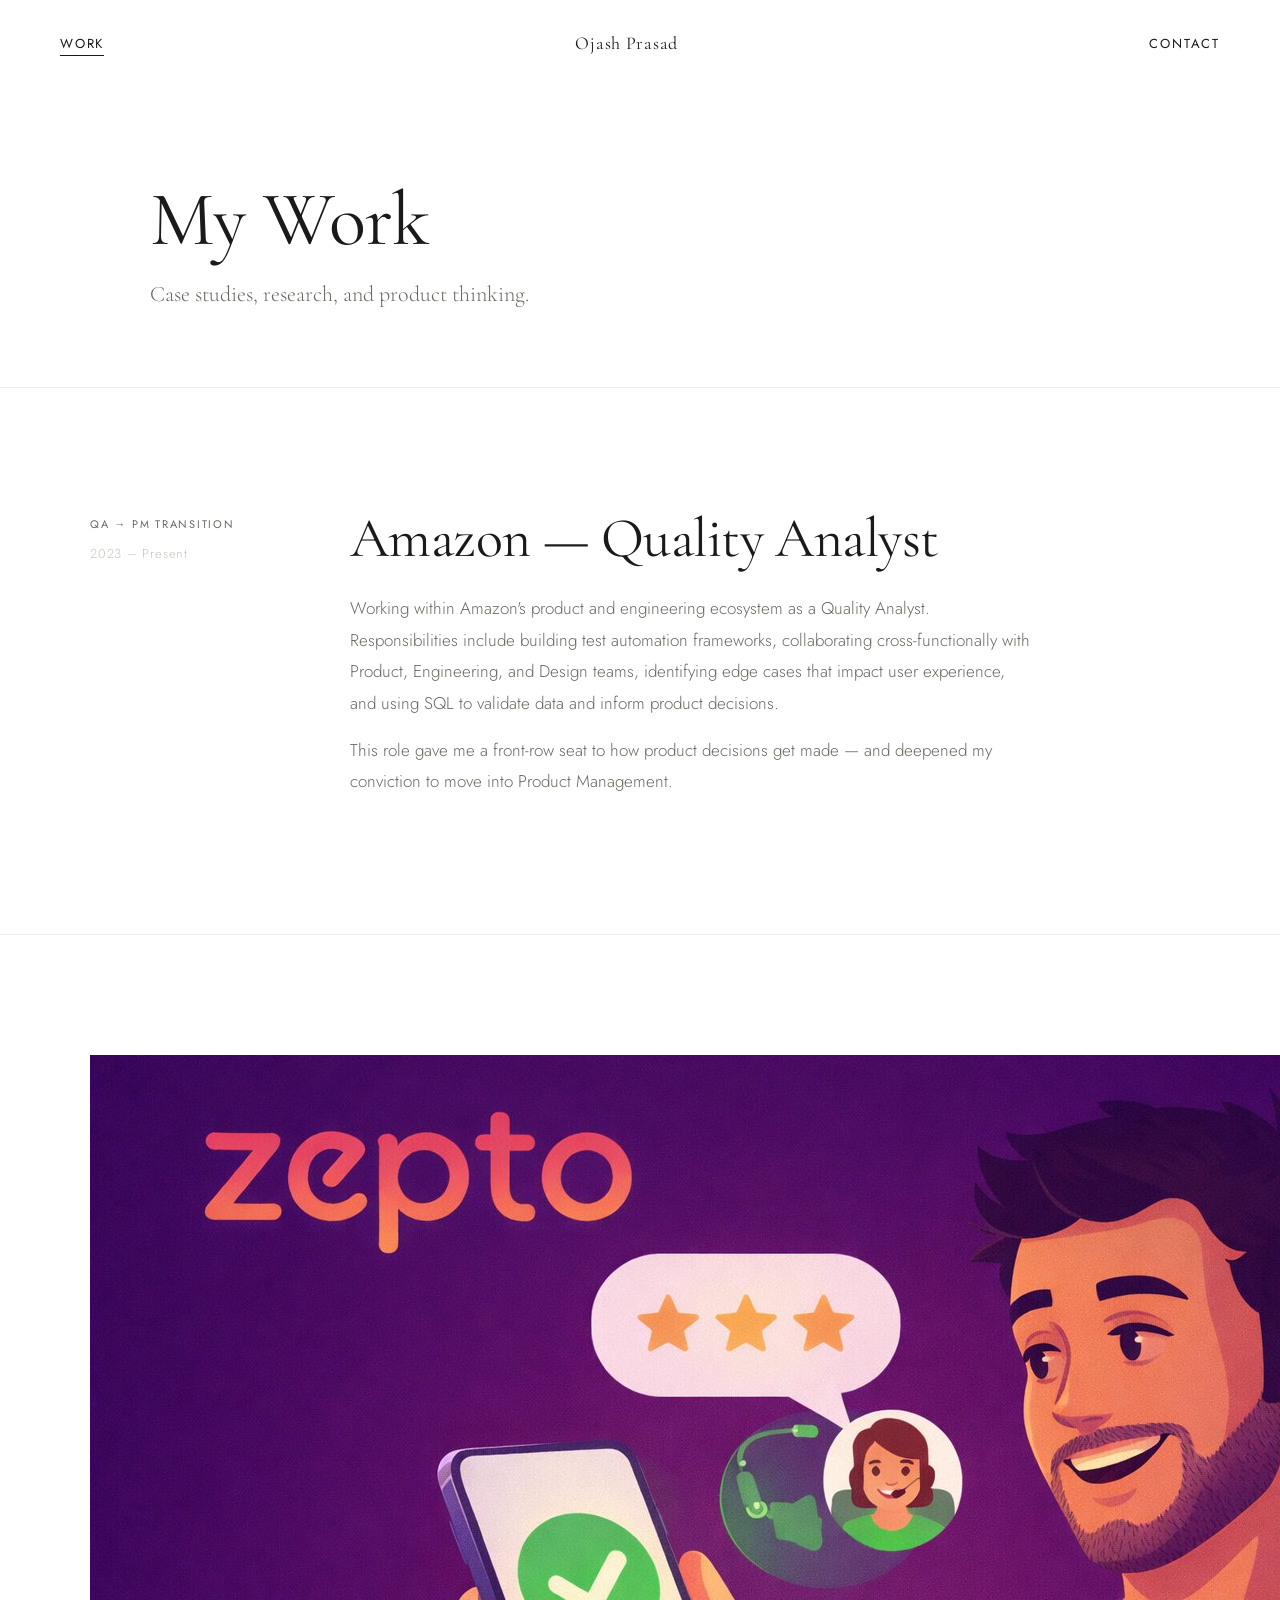
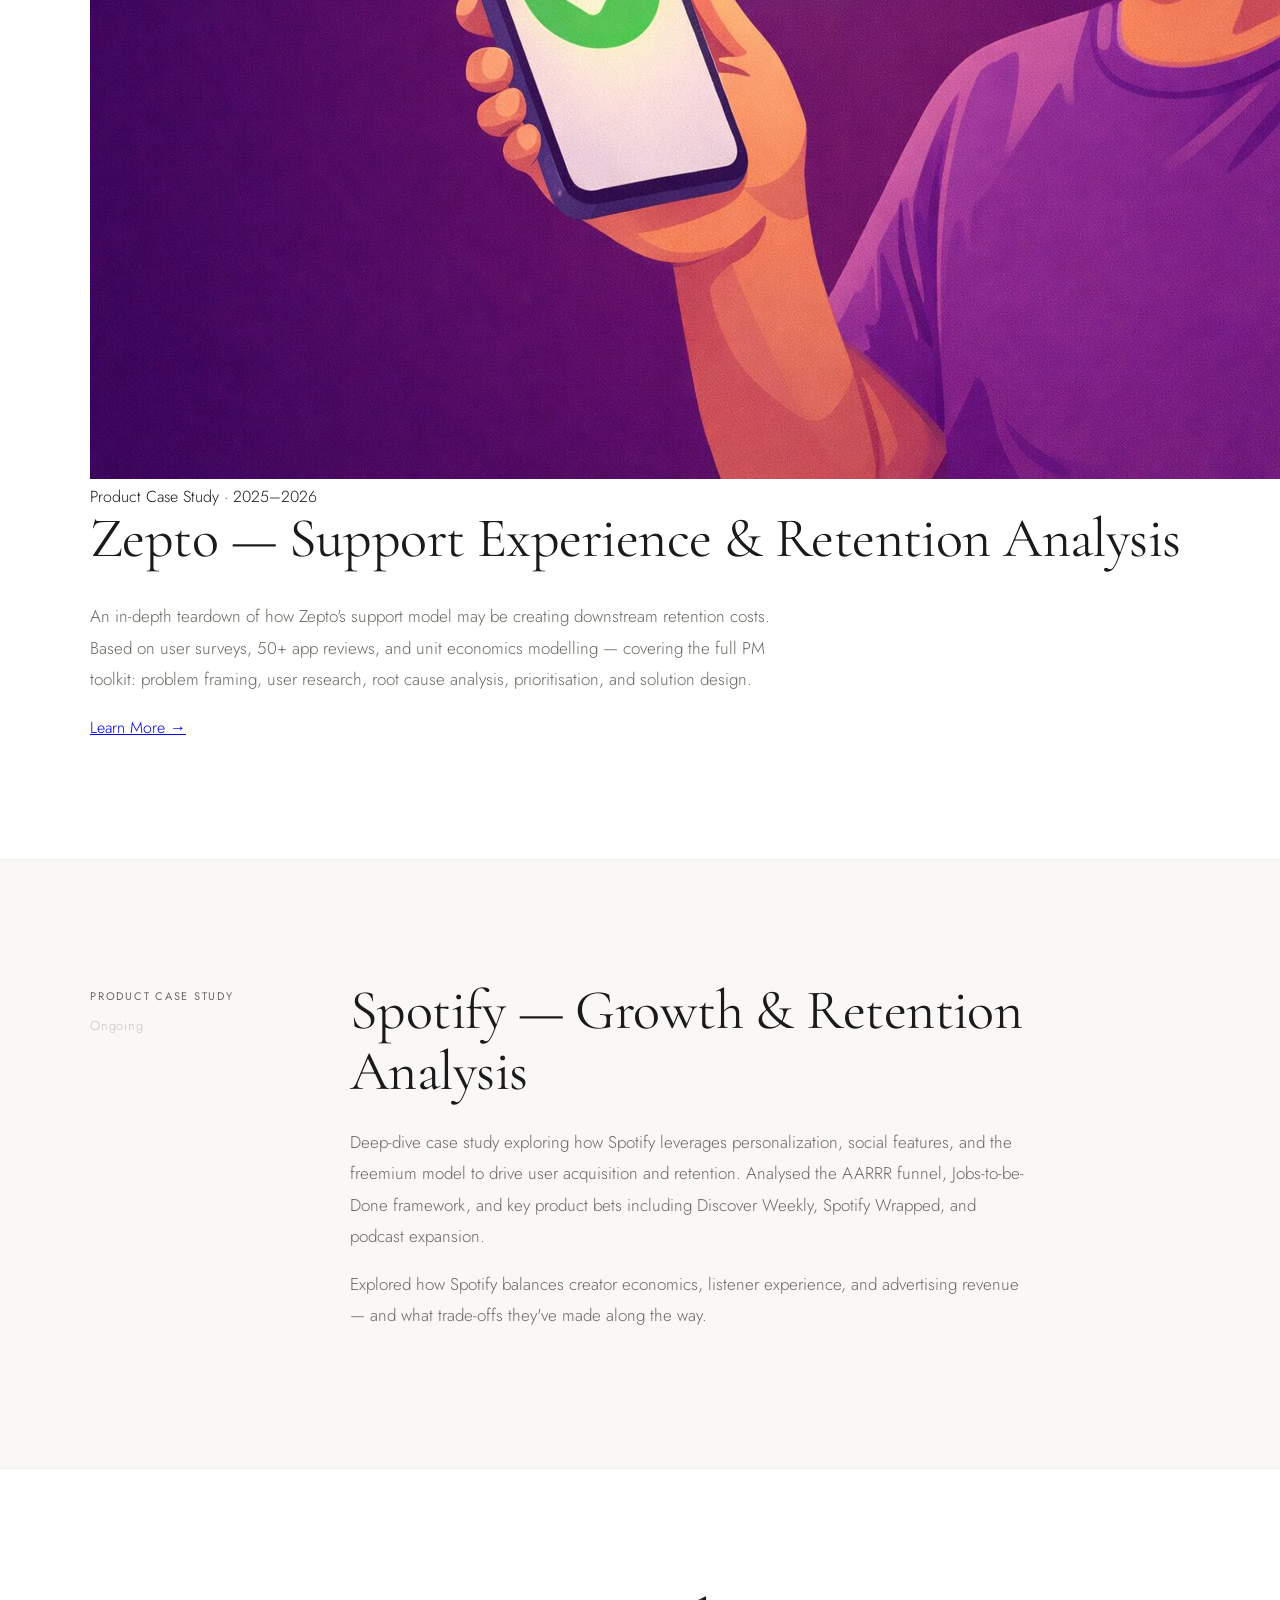
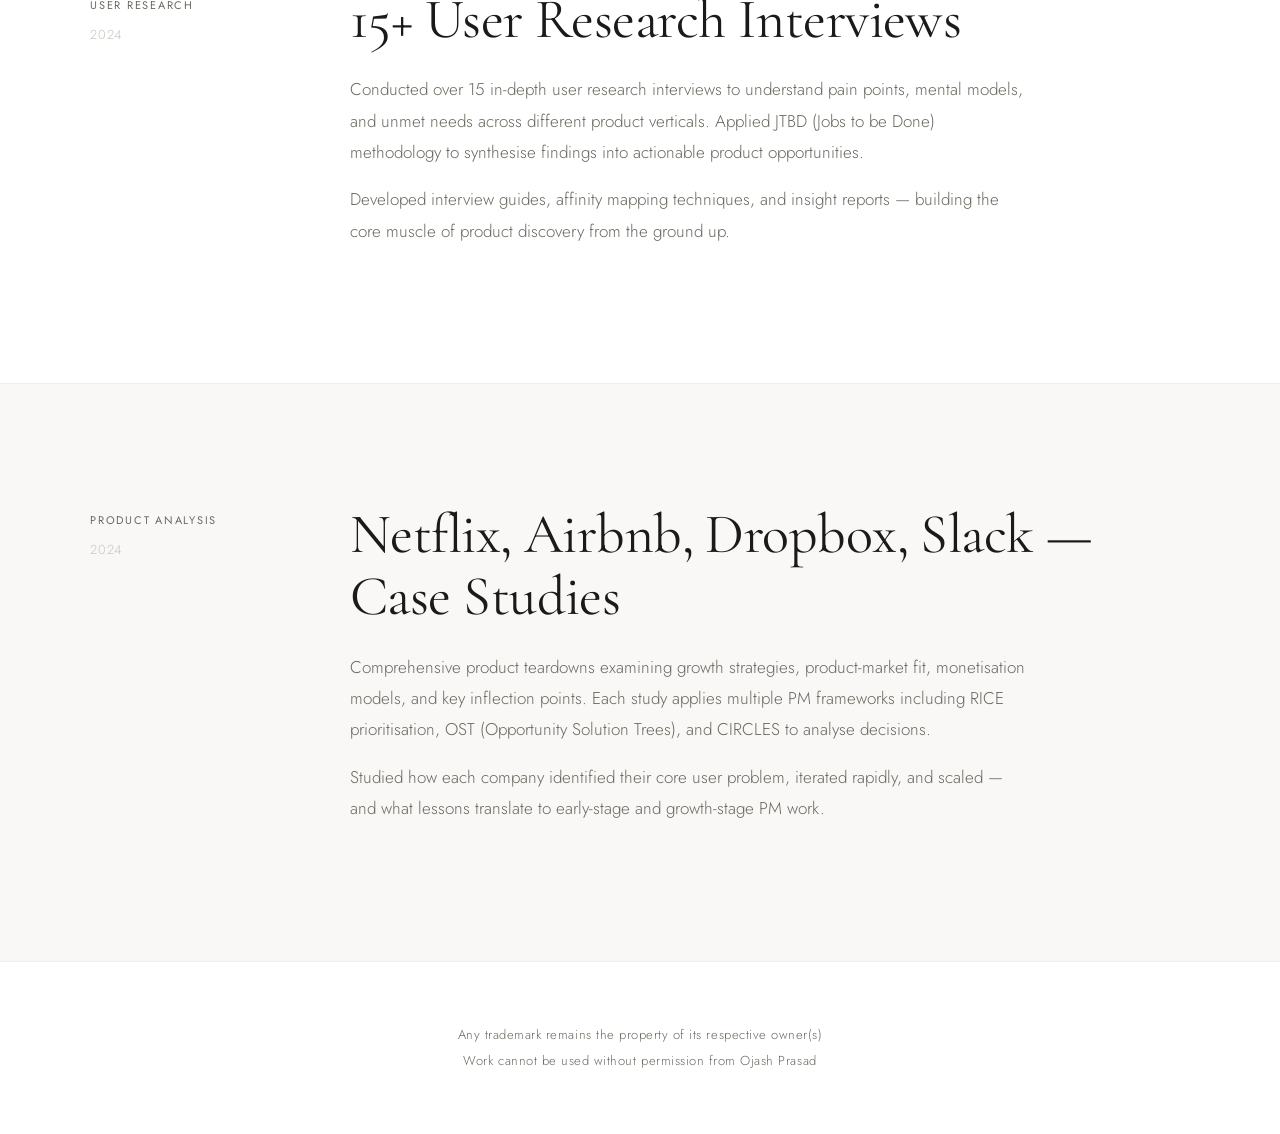
==== work.html @ 037a7a83 "Add files via upload" ====
<!DOCTYPE html>
<html lang="en">
<head>
  <meta charset="UTF-8" />
  <meta name="viewport" content="width=device-width, initial-scale=1.0" />
  <title>Work — Ojash Prasad</title>
  <link rel="preconnect" href="https://fonts.googleapis.com">
  <link rel="preconnect" href="https://fonts.gstatic.com" crossorigin>
  <link href="https://fonts.googleapis.com/css2?family=Cormorant+Garamond:ital,wght@0,300;0,400;0,500;0,600;1,300;1,400&family=Jost:wght@300;400;500&display=swap" rel="stylesheet">
  <link rel="stylesheet" href="style.css">
</head>
<body>

  <!-- NAV -->
  <nav class="nav">
    <a href="work.html" class="nav-link nav-active">Work</a>
    <a href="index.html" class="nav-brand">Ojash Prasad</a>
    <a href="contact.html" class="nav-link">Contact</a>
  </nav>

  <!-- PAGE HEADER -->
  <section class="page-header">
    <h1>My Work</h1>
    <p class="page-sub">Case studies, research, and product thinking.</p>
  </section>

  <!-- WORK ITEM 1 -->
  <section class="section work-item">
    <div class="section-inner work-grid">
      <div class="work-meta">
        <span class="work-tag">QA → PM Transition</span>
        <span class="work-year">2023 – Present</span>
      </div>
      <div class="work-content">
        <h2>Amazon — Quality Analyst</h2>
        <p>
          Working within Amazon's product and engineering ecosystem as a Quality Analyst. Responsibilities include building test automation frameworks, collaborating cross-functionally with Product, Engineering, and Design teams, identifying edge cases that impact user experience, and using SQL to validate data and inform product decisions.
        </p>
        <p>
          This role gave me a front-row seat to how product decisions get made — and deepened my conviction to move into Product Management.
        </p>
      </div>
    </div>
  </section>

  <!-- ZEPTO CASE STUDY CARD -->
  <section class="section case-study-section">
    <div class="section-inner">
      <div class="cs-card">
        <div class="cs-card-img">
          <img src="thumbnail.png" alt="Zepto Case Study" />
        </div>
        <div class="cs-card-text">
          <span class="cs-tag">Product Case Study · 2025–2026</span>
          <h2>Zepto — Support Experience & Retention Analysis</h2>
          <p>An in-depth teardown of how Zepto's support model may be creating downstream retention costs. Based on user surveys, 50+ app reviews, and unit economics modelling — covering the full PM toolkit: problem framing, user research, root cause analysis, prioritisation, and solution design.</p>
          <a href="zepto_case_study.html" class="cs-learn-more">Learn More →</a>
        </div>
      </div>
    </div>
  </section>

  <!-- WORK ITEM 2 -->
  <section class="section section-alt work-item">
    <div class="section-inner work-grid">
      <div class="work-meta">
        <span class="work-tag">Product Case Study</span>
        <span class="work-year">Ongoing</span>
      </div>
      <div class="work-content">
        <h2>Spotify — Growth & Retention Analysis</h2>
        <p>
          Deep-dive case study exploring how Spotify leverages personalization, social features, and the freemium model to drive user acquisition and retention. Analysed the AARRR funnel, Jobs-to-be-Done framework, and key product bets including Discover Weekly, Spotify Wrapped, and podcast expansion.
        </p>
        <p>
          Explored how Spotify balances creator economics, listener experience, and advertising revenue — and what trade-offs they've made along the way.
        </p>
      </div>
    </div>
  </section>

  <!-- WORK ITEM 3 -->
  <section class="section work-item">
    <div class="section-inner work-grid">
      <div class="work-meta">
        <span class="work-tag">User Research</span>
        <span class="work-year">2024</span>
      </div>
      <div class="work-content">
        <h2>15+ User Research Interviews</h2>
        <p>
          Conducted over 15 in-depth user research interviews to understand pain points, mental models, and unmet needs across different product verticals. Applied JTBD (Jobs to be Done) methodology to synthesise findings into actionable product opportunities.
        </p>
        <p>
          Developed interview guides, affinity mapping techniques, and insight reports — building the core muscle of product discovery from the ground up.
        </p>
      </div>
    </div>
  </section>

  <!-- WORK ITEM 4 -->
  <section class="section section-alt work-item">
    <div class="section-inner work-grid">
      <div class="work-meta">
        <span class="work-tag">Product Analysis</span>
        <span class="work-year">2024</span>
      </div>
      <div class="work-content">
        <h2>Netflix, Airbnb, Dropbox, Slack — Case Studies</h2>
        <p>
          Comprehensive product teardowns examining growth strategies, product-market fit, monetisation models, and key inflection points. Each study applies multiple PM frameworks including RICE prioritisation, OST (Opportunity Solution Trees), and CIRCLES to analyse decisions.
        </p>
        <p>
          Studied how each company identified their core user problem, iterated rapidly, and scaled — and what lessons translate to early-stage and growth-stage PM work.
        </p>
      </div>
    </div>
  </section>

  <!-- FOOTER -->
  <footer class="footer">
    <p>Any trademark remains the property of its respective owner(s)</p>
    <p>Work cannot be used without permission from Ojash Prasad</p>
  </footer>

  <script src="transitions.js"></script>
</body>
</html>
---- style.css ----
/* ======================================================
   OJASH PRASAD — PORTFOLIO CSS
   Inspired by jennyatkins.me editorial minimal style
   ====================================================== */

:root {
  --white: #ffffff;
  --off-white: #f9f8f6;
  --light-grey: #f0efec;
  --mid-grey: #c8c4bc;
  --text: #1a1a1a;
  --text-muted: #6b6860;
  --accent: #1a1a1a;
  --serif: 'Cormorant Garamond', Georgia, serif;
  --sans: 'Jost', sans-serif;
  --max-w: 1100px;
  --section-pad: 120px;
}

/* ===== RESET ===== */
*, *::before, *::after {
  box-sizing: border-box;
  margin: 0;
  padding: 0;
}

html {
  scroll-behavior: smooth;
}

/* ===== PAGE TRANSITION ===== */
body {
  background: var(--white);
  color: var(--text);
  font-family: var(--sans);
  font-weight: 300;
  -webkit-font-smoothing: antialiased;
  opacity: 0;
  transition: opacity 0.6s ease;
}

body.loaded {
  opacity: 1;
}

/* ===== NAVIGATION ===== */
.nav {
  position: fixed;
  top: 0;
  left: 0;
  right: 0;
  z-index: 100;
  display: flex;
  justify-content: space-between;
  align-items: center;
  padding: 32px 60px;
  background: rgba(255,255,255,0.92);
  backdrop-filter: blur(12px);
  -webkit-backdrop-filter: blur(12px);
  border-bottom: 1px solid transparent;
  transition: border-color 0.3s ease, padding 0.3s ease;
}

.nav.scrolled {
  border-bottom-color: var(--light-grey);
  padding: 22px 60px;
}

.nav-brand {
  font-family: var(--serif);
  font-size: 18px;
  font-weight: 400;
  letter-spacing: 0.04em;
  color: var(--text);
  text-decoration: none;
  transition: opacity 0.2s ease;
}

.nav-brand:hover {
  opacity: 0.6;
}

.nav-link {
  font-family: var(--sans);
  font-size: 13px;
  font-weight: 400;
  letter-spacing: 0.14em;
  text-transform: uppercase;
  color: var(--text);
  text-decoration: none;
  position: relative;
  transition: opacity 0.2s ease;
}

.nav-link::after {
  content: '';
  position: absolute;
  bottom: -3px;
  left: 0;
  width: 0;
  height: 1px;
  background: var(--text);
  transition: width 0.3s ease;
}

.nav-link:hover::after,
.nav-link.nav-active::after {
  width: 100%;
}

.nav-link:hover {
  opacity: 0.6;
}

/* ===== SCROLL INDICATOR ===== */
.scroll-indicator {
  position: fixed;
  bottom: 48px;
  left: 60px;
  display: flex;
  flex-direction: column;
  align-items: center;
  gap: 14px;
  z-index: 50;
  opacity: 1;
  transition: opacity 0.4s ease;
}

.scroll-indicator.hidden {
  opacity: 0;
}

.scroll-indicator span {
  font-family: var(--sans);
  font-size: 11px;
  letter-spacing: 0.18em;
  text-transform: uppercase;
  color: var(--text-muted);
  writing-mode: vertical-rl;
}

.scroll-line {
  width: 1px;
  height: 60px;
  background: var(--mid-grey);
  position: relative;
  overflow: hidden;
}

.scroll-line::after {
  content: '';
  position: absolute;
  top: -100%;
  left: 0;
  width: 100%;
  height: 100%;
  background: var(--text);
  animation: scrollDown 1.8s ease infinite;
}

@keyframes scrollDown {
  0% { top: -100%; }
  100% { top: 100%; }
}

/* ===== HERO ===== */
.hero {
  min-height: 100vh;
  display: grid;
  grid-template-columns: 1fr 1fr;
  align-items: center;
  padding: 140px 60px 80px 60px;
  max-width: var(--max-w);
  margin: 0 auto;
  gap: 80px;
}

.hero-content h1 {
  font-family: var(--serif);
  font-size: clamp(56px, 7vw, 88px);
  font-weight: 400;
  line-height: 1.05;
  letter-spacing: -0.01em;
  margin-bottom: 36px;
  color: var(--text);
}

.hero-sub {
  font-family: var(--serif);
  font-size: clamp(20px, 2.2vw, 26px);
  font-weight: 300;
  line-height: 1.65;
  color: var(--text);
  margin-bottom: 28px;
}

.hero-aside {
  font-size: 16px;
  line-height: 1.8;
  color: var(--text-muted);
}

.hero-image {
  position: relative;
}

.hero-image img {
  width: 100%;
  aspect-ratio: 3/4;
  object-fit: cover;
  display: block;
  filter: grayscale(10%);
  transition: filter 0.5s ease;
}

.hero-image img:hover {
  filter: grayscale(0%);
}

/* ===== PAGE HEADER (inner pages) ===== */
.page-header {
  padding: 180px 60px 80px;
  max-width: var(--max-w);
  margin: 0 auto;
}

.page-header h1 {
  font-family: var(--serif);
  font-size: clamp(48px, 6vw, 78px);
  font-weight: 400;
  line-height: 1.05;
  letter-spacing: -0.01em;
}

.page-sub {
  font-family: var(--serif);
  font-size: 22px;
  font-weight: 300;
  color: var(--text-muted);
  margin-top: 20px;
}

/* ===== SECTIONS ===== */
.section {
  padding: var(--section-pad) 60px;
  border-top: 1px solid var(--light-grey);
}

.section-alt {
  background: var(--off-white);
}

.section-inner {
  max-width: var(--max-w);
  margin: 0 auto;
}

.section-inner h2 {
  font-family: var(--serif);
  font-size: clamp(36px, 4.5vw, 56px);
  font-weight: 400;
  line-height: 1.1;
  margin-bottom: 32px;
  letter-spacing: -0.01em;
}

.section-inner p {
  font-size: 17px;
  line-height: 1.85;
  color: var(--text-muted);
  max-width: 680px;
  margin-bottom: 20px;
}

.section-inner p strong {
  color: var(--text);
  font-weight: 500;
}

/* ===== TEXT LINK ===== */
.text-link {
  display: inline-block;
  font-family: var(--sans);
  font-size: 14px;
  font-weight: 400;
  letter-spacing: 0.08em;
  color: var(--text);
  text-decoration: none;
  padding-bottom: 2px;
  border-bottom: 1px solid var(--text);
  transition: all 0.25s ease;
  margin-top: 8px;
}

.text-link:hover {
  opacity: 0.5;
  letter-spacing: 0.12em;
}

/* ===== WORK PAGE ===== */
.work-grid {
  display: grid;
  grid-template-columns: 200px 1fr;
  gap: 60px;
  align-items: start;
}

.work-meta {
  display: flex;
  flex-direction: column;
  gap: 12px;
  padding-top: 8px;
}

.work-tag {
  font-size: 11px;
  letter-spacing: 0.16em;
  text-transform: uppercase;
  color: var(--text-muted);
  font-weight: 400;
}

.work-year {
  font-size: 13px;
  color: var(--mid-grey);
  letter-spacing: 0.06em;
}

.work-content h2 {
  margin-bottom: 24px;
}

.work-content p {
  margin-bottom: 16px;
}

/* ===== CONTACT PAGE ===== */
.contact-layout {
  display: grid;
  grid-template-columns: 1fr 1fr;
  gap: 80px;
  align-items: start;
}

.contact-text h2 {
  margin-bottom: 24px;
}

.contact-details {
  padding-top: 12px;
}

.contact-item {
  display: flex;
  flex-direction: column;
  gap: 6px;
  padding: 24px 0;
  border-bottom: 1px solid var(--light-grey);
}

.contact-item:first-child {
  border-top: 1px solid var(--light-grey);
}

.contact-label {
  font-size: 11px;
  letter-spacing: 0.16em;
  text-transform: uppercase;
  color: var(--text-muted);
}

.contact-value {
  font-family: var(--serif);
  font-size: 20px;
  font-weight: 400;
  color: var(--text);
  text-decoration: none;
  transition: opacity 0.2s ease;
}

a.contact-value:hover {
  opacity: 0.5;
}

/* ===== SCROLL REVEAL ===== */
.reveal {
  opacity: 0;
  transform: translateY(32px);
  transition: opacity 0.9s cubic-bezier(0.22, 1, 0.36, 1),
              transform 0.9s cubic-bezier(0.22, 1, 0.36, 1);
}

.reveal.visible {
  opacity: 1;
  transform: translateY(0);
}

/* ===== FOOTER ===== */
.footer {
  border-top: 1px solid var(--light-grey);
  padding: 60px;
  text-align: center;
}

.footer p {
  font-size: 13px;
  color: var(--text-muted);
  letter-spacing: 0.04em;
  line-height: 2;
}

/* ===== RESPONSIVE ===== */
@media (max-width: 900px) {
  .nav {
    padding: 24px 30px;
  }

  .nav.scrolled {
    padding: 18px 30px;
  }

  .hero {
    grid-template-columns: 1fr;
    padding: 120px 30px 60px;
    min-height: auto;
    gap: 48px;
  }

  .hero-image {
    order: -1;
    max-width: 340px;
  }

  .section {
    padding: 80px 30px;
  }

  .page-header {
    padding: 140px 30px 60px;
  }

  .work-grid {
    grid-template-columns: 1fr;
    gap: 20px;
  }

  .work-meta {
    flex-direction: row;
    align-items: center;
    gap: 16px;
  }

  .contact-layout {
    grid-template-columns: 1fr;
    gap: 48px;
  }

  .scroll-indicator {
    left: 24px;
    bottom: 32px;
  }

  .footer {
    padding: 40px 30px;
  }
}

@media (max-width: 600px) {
  .nav {
    padding: 20px 20px;
  }

  .hero {
    padding: 100px 20px 50px;
  }

  .section {
    padding: 60px 20px;
  }

  .page-header {
    padding: 120px 20px 50px;
  }

  .footer {
    padding: 40px 20px;
  }

  .scroll-indicator {
    display: none;
  }
}
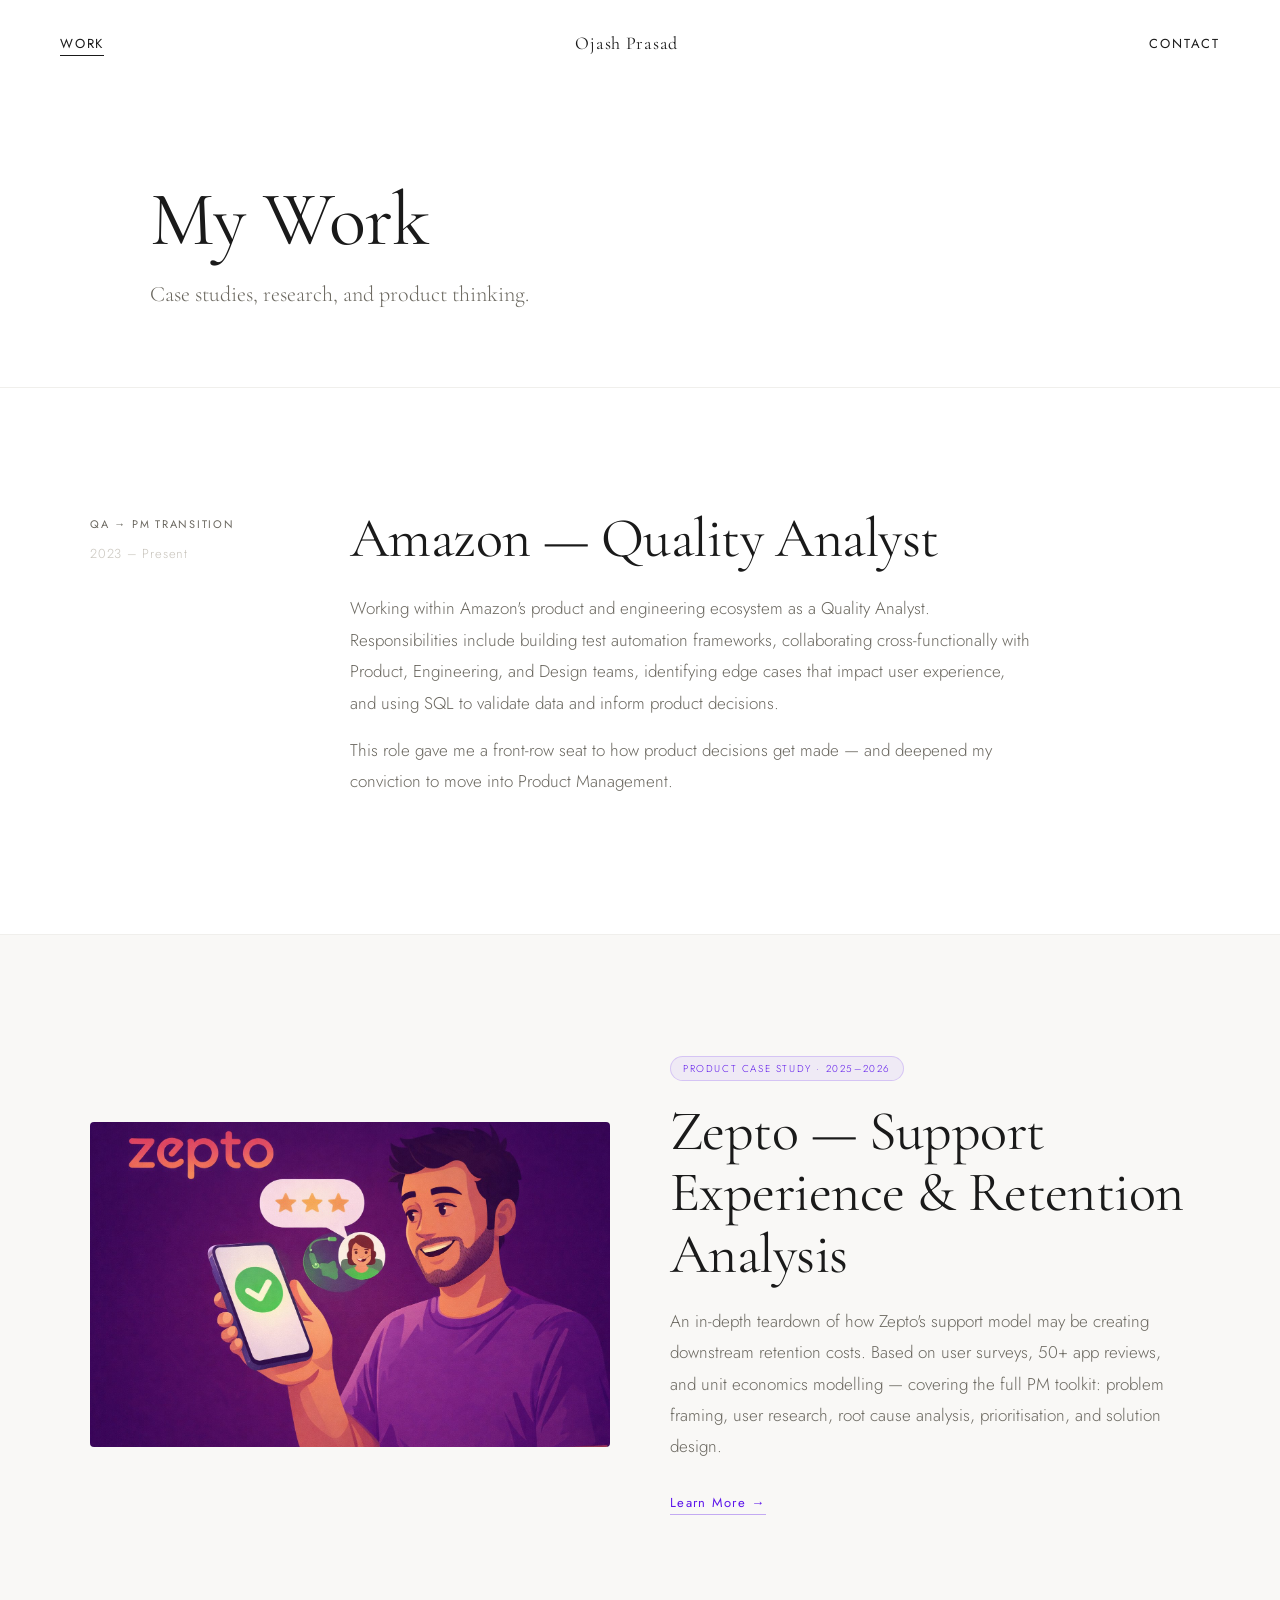
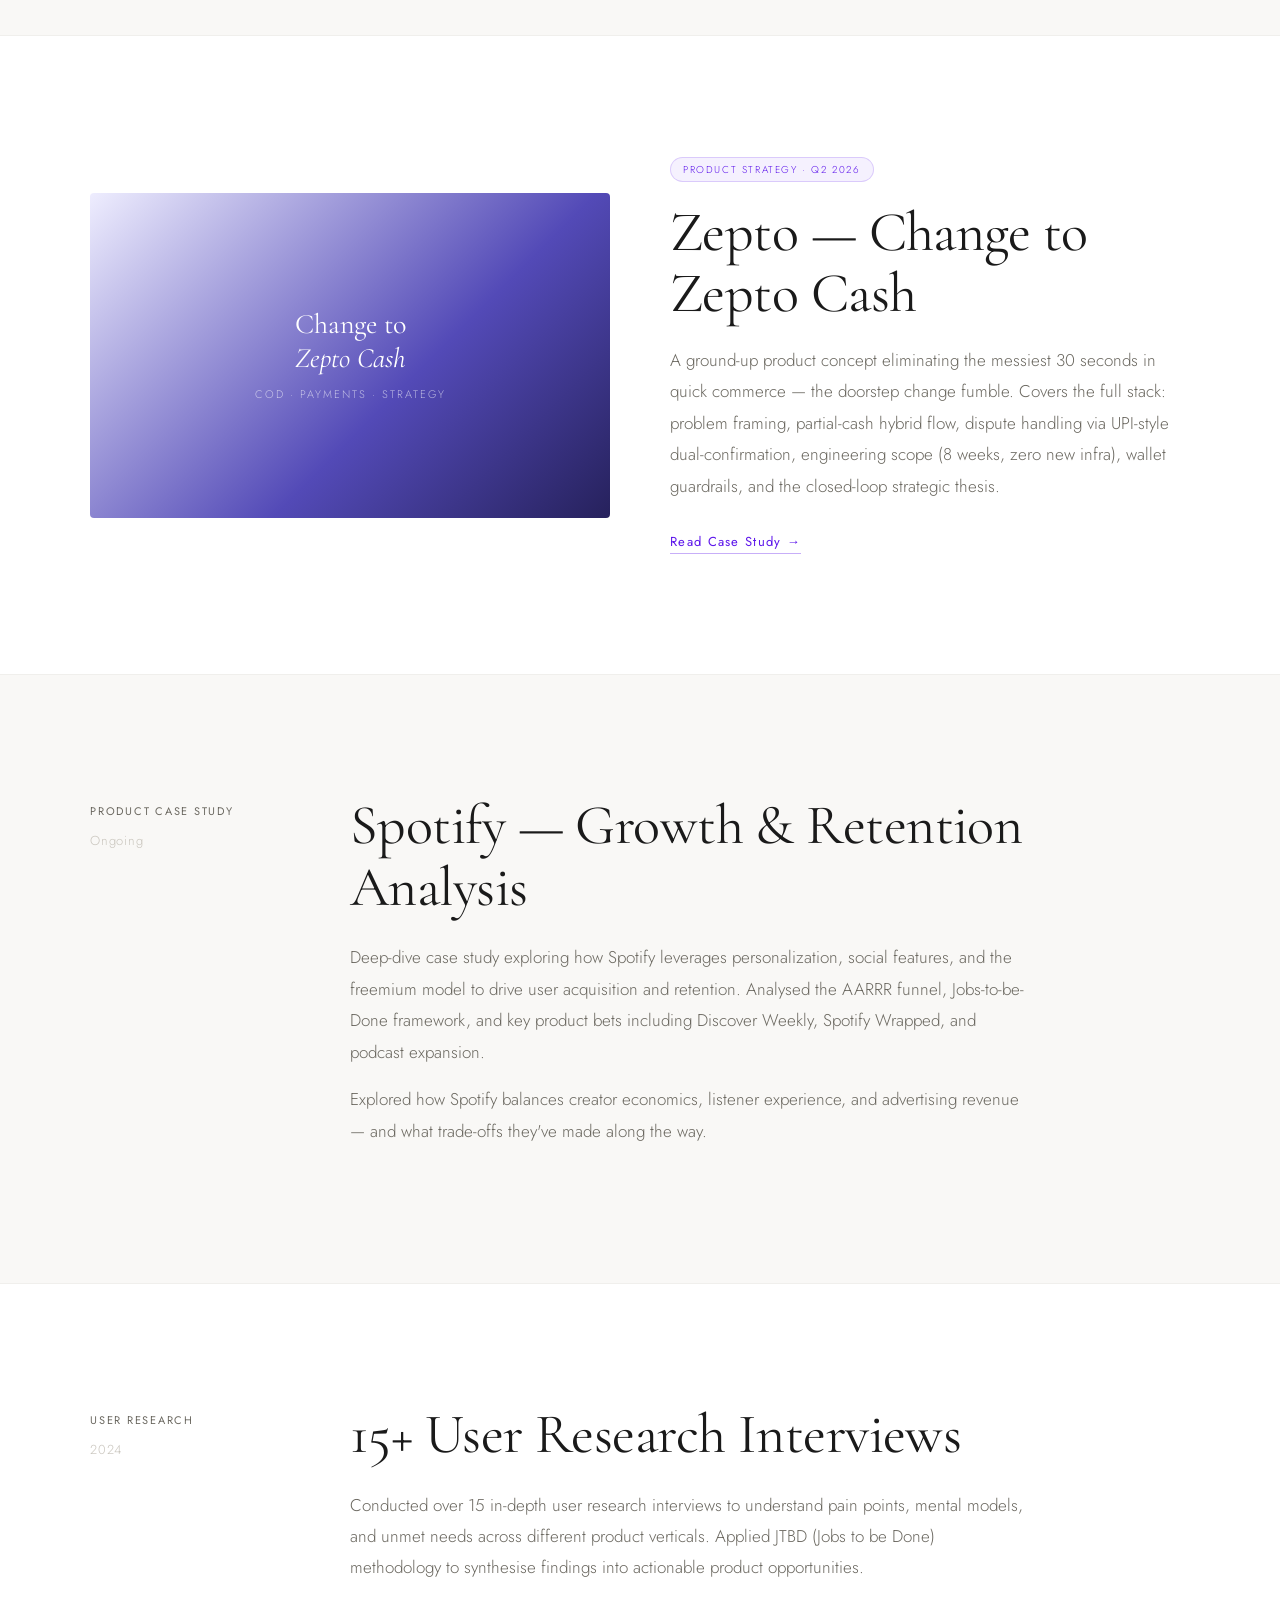
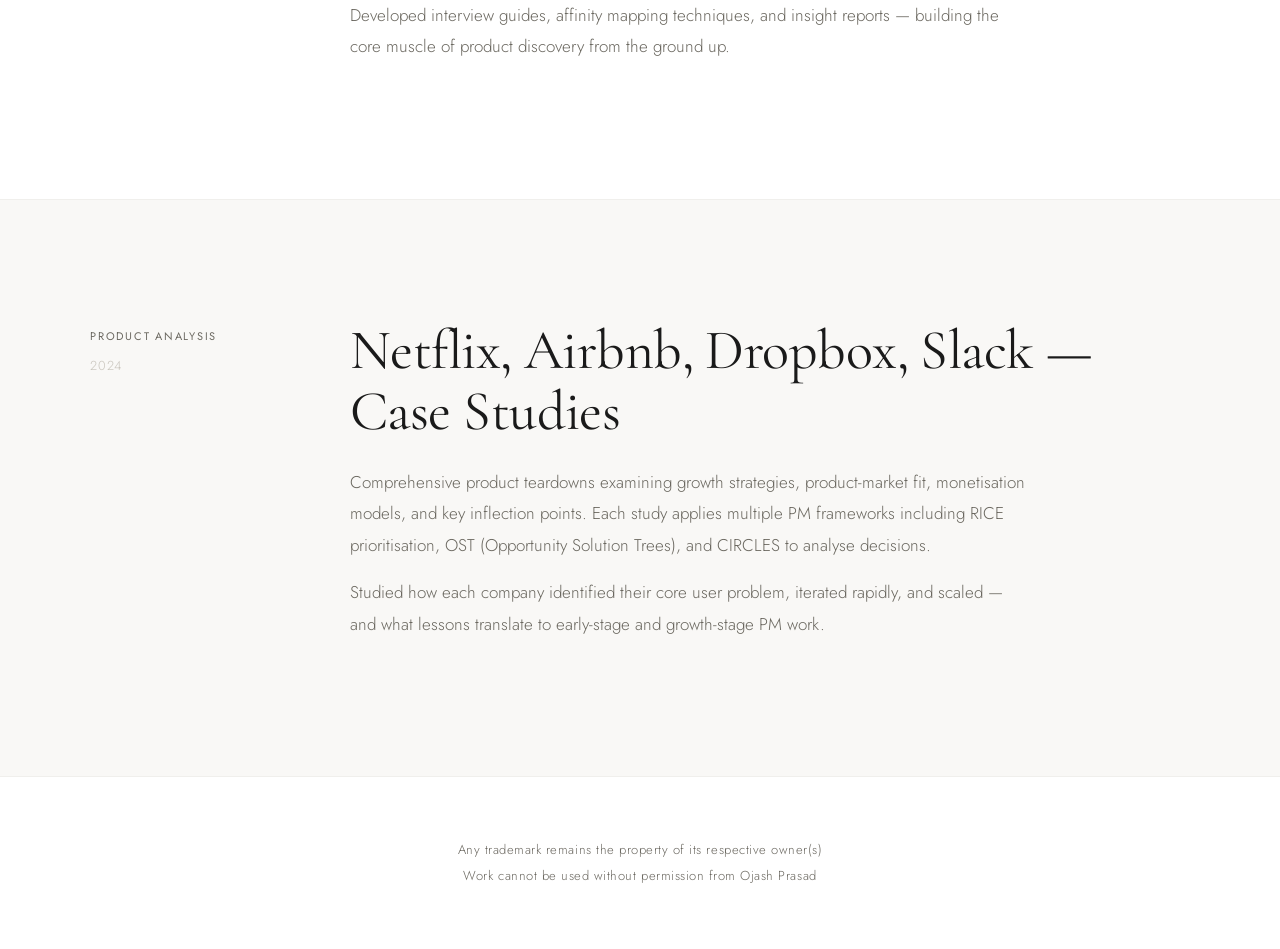
==== commit 8f359b91: "Add files via upload" ====
--- a/work.html
+++ b/work.html
@@ -55,6 +55,24 @@
           <h2>Zepto — Support Experience & Retention Analysis</h2>
           <p>An in-depth teardown of how Zepto's support model may be creating downstream retention costs. Based on user surveys, 50+ app reviews, and unit economics modelling — covering the full PM toolkit: problem framing, user research, root cause analysis, prioritisation, and solution design.</p>
           <a href="zepto_case_study.html" class="cs-learn-more">Learn More →</a>
+        </div>
+      </div>
+    </div>
+  </section>
+
+  <!-- ZEPTO CHANGE TO WALLET CASE STUDY CARD -->
+  <section class="section work-item">
+    <div class="section-inner">
+      <div class="cs-card">
+        <div class="cs-card-img" style="background: linear-gradient(135deg, #EEEDFE 0%, #534AB7 60%, #26215C 100%); display:flex; align-items:center; justify-content:center; flex-direction:column; gap:10px;">
+          <div style="font-family:'Cormorant Garamond',Georgia,serif; font-size:28px; font-weight:400; color:white; text-align:center; line-height:1.2; padding:0 20px;">Change to<br><em>Zepto Cash</em></div>
+          <div style="font-family:'Jost',sans-serif; font-size:11px; letter-spacing:2px; text-transform:uppercase; color:rgba(255,255,255,0.6);">COD · Payments · Strategy</div>
+        </div>
+        <div class="cs-card-text">
+          <span class="cs-tag">Product Strategy · Q2 2026</span>
+          <h2>Zepto — Change to Zepto Cash</h2>
+          <p>A ground-up product concept eliminating the messiest 30 seconds in quick commerce — the doorstep change fumble. Covers the full stack: problem framing, partial-cash hybrid flow, dispute handling via UPI-style dual-confirmation, engineering scope (8 weeks, zero new infra), wallet guardrails, and the closed-loop strategic thesis.</p>
+          <a href="zepto_change_to_wallet.html" class="cs-learn-more">Read Case Study →</a>
         </div>
       </div>
     </div>
--- a/style.css
+++ b/style.css
@@ -395,6 +395,83 @@
   transform: translateY(0);
 }
 
+/* ===== CASE STUDY CARD ===== */
+.case-study-section {
+  background: var(--off-white);
+}
+
+.cs-card {
+  display: grid;
+  grid-template-columns: 1fr 1fr;
+  gap: 60px;
+  align-items: center;
+}
+
+.cs-card-img {
+  border-radius: 4px;
+  overflow: hidden;
+  background: var(--light-grey);
+  aspect-ratio: 16 / 10;
+}
+
+.cs-card-img img {
+  width: 100%;
+  height: 100%;
+  object-fit: cover;
+  object-position: center;
+  display: block;
+  transition: transform 0.5s ease, filter 0.5s ease;
+  filter: grayscale(5%);
+}
+
+.cs-card-img:hover img {
+  transform: scale(1.02);
+  filter: grayscale(0%);
+}
+
+.cs-card-text h2 {
+  margin-bottom: 20px;
+}
+
+.cs-tag {
+  display: inline-block;
+  font-size: 10px;
+  letter-spacing: 0.16em;
+  text-transform: uppercase;
+  color: #5E17EB;
+  background: rgba(94, 23, 235, 0.06);
+  border: 1px solid rgba(94, 23, 235, 0.18);
+  padding: 4px 12px;
+  border-radius: 100px;
+  margin-bottom: 20px;
+}
+
+.cs-learn-more {
+  display: inline-block;
+  margin-top: 10px;
+  font-family: var(--sans);
+  font-size: 13px;
+  font-weight: 400;
+  letter-spacing: 0.1em;
+  color: #5E17EB;
+  text-decoration: none;
+  padding-bottom: 2px;
+  border-bottom: 1px solid rgba(94, 23, 235, 0.35);
+  transition: all 0.25s ease;
+}
+
+.cs-learn-more:hover {
+  opacity: 0.55;
+  letter-spacing: 0.14em;
+}
+
+@media (max-width: 900px) {
+  .cs-card {
+    grid-template-columns: 1fr;
+    gap: 28px;
+  }
+}
+
 /* ===== FOOTER ===== */
 .footer {
   border-top: 1px solid var(--light-grey);
